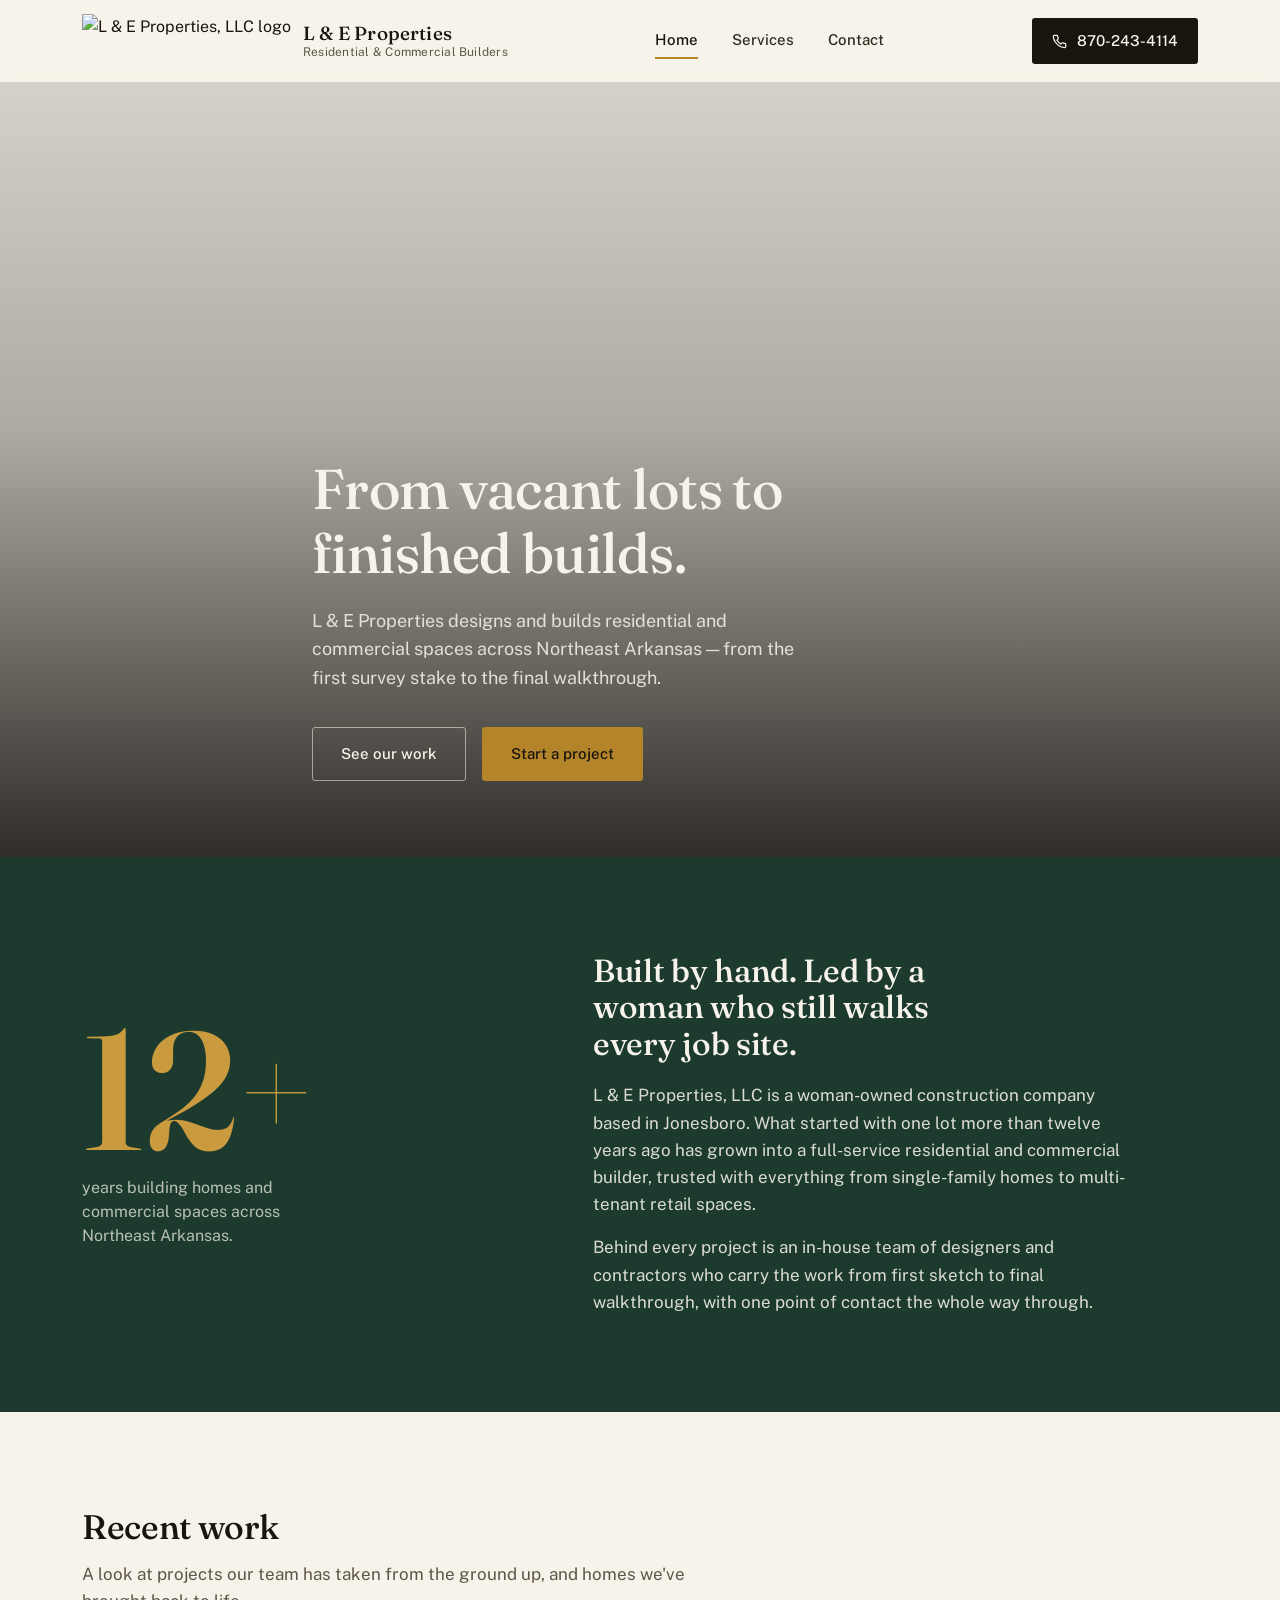
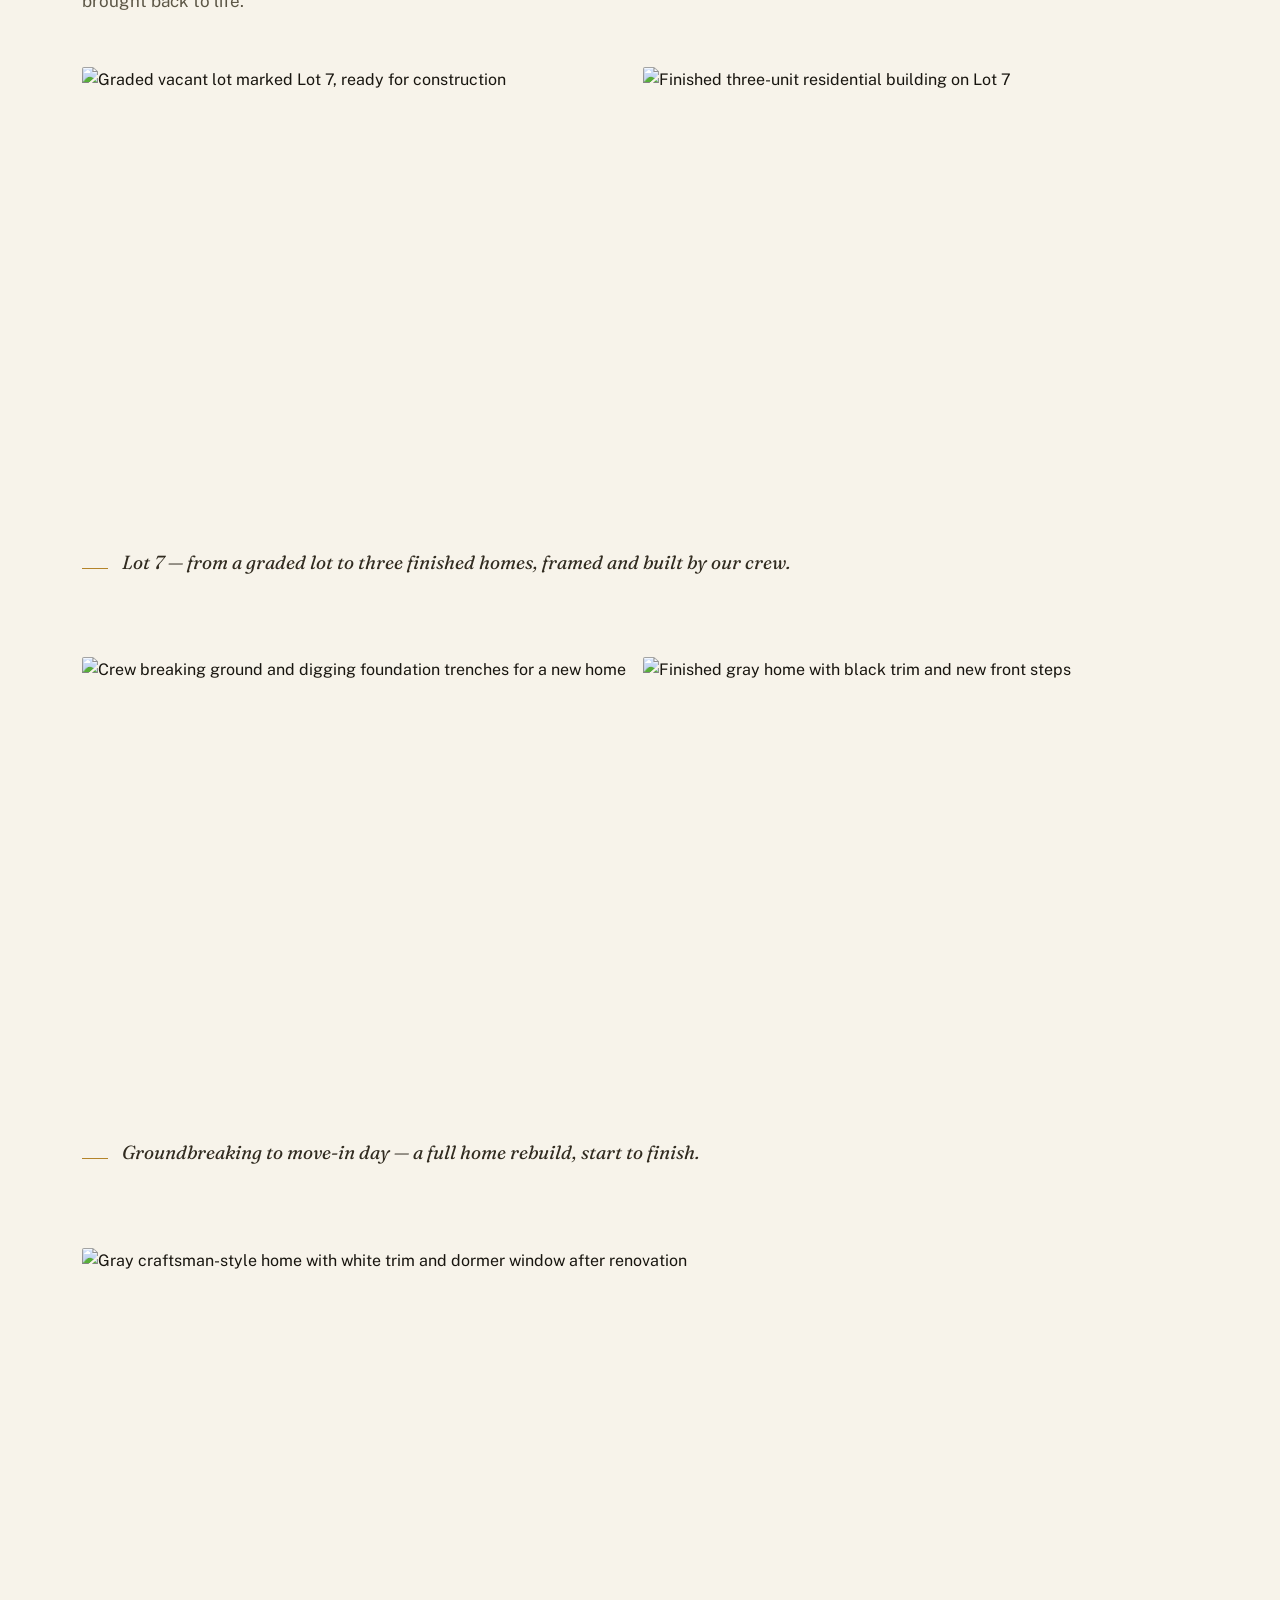
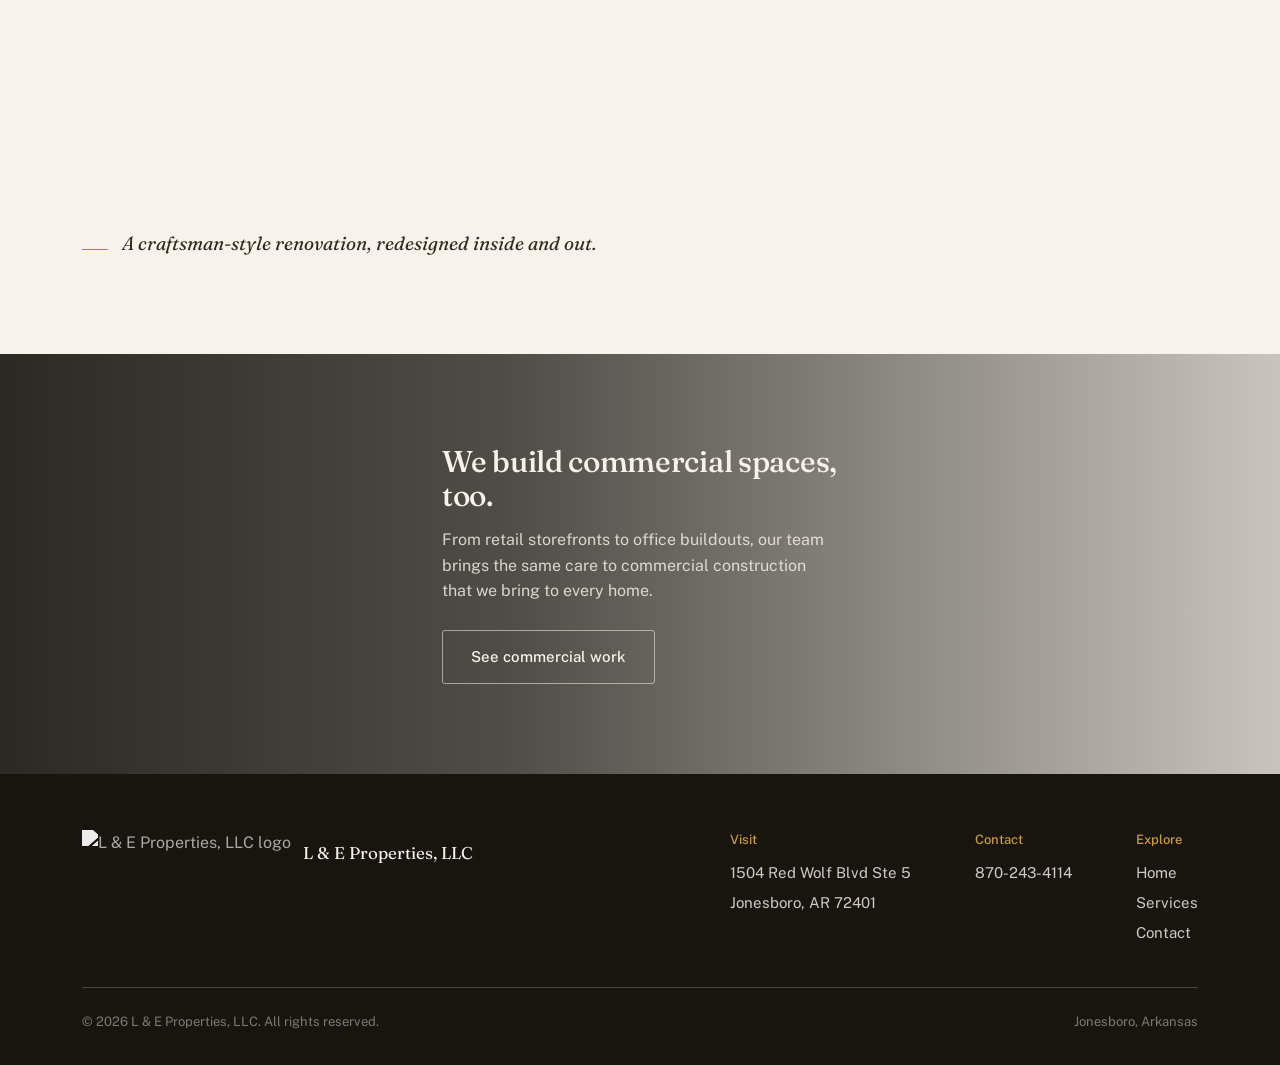
==== index.html @ 78b3e3ac "Add files via upload" ====
<!DOCTYPE html>
<html lang="en">
<head>
<meta charset="UTF-8">
<meta name="viewport" content="width=device-width, initial-scale=1.0">
<title>L &amp; E Properties, LLC | Residential &amp; Commercial Builders in Jonesboro, AR</title>
<meta name="description" content="L & E Properties, LLC designs and builds residential and commercial spaces across Northeast Arkansas, led by a woman-owned team with 12+ years in construction.">
<link rel="icon" href="images/logo.png">
<link rel="stylesheet" href="styles.css">
</head>
<body>

<header class="site-header">
  <div class="wrap">
    <a href="index.html" class="brand">
      <img src="images/logo.png" alt="L & E Properties, LLC logo">
      <div class="brand-name">L &amp; E Properties<span>Residential &amp; Commercial Builders</span></div>
    </a>
    <nav class="main-nav">
      <a href="index.html" class="nav-link active">Home</a>
      <a href="services.html" class="nav-link">Services</a>
      <a href="contact.html" class="nav-link">Contact</a>
    </nav>
    <a href="tel:8702434114" class="header-cta">
      <svg viewBox="0 0 24 24" fill="none" stroke="currentColor" stroke-width="2"><path d="M22 16.92v3a2 2 0 0 1-2.18 2 19.79 19.79 0 0 1-8.63-3.07 19.5 19.5 0 0 1-6-6 19.79 19.79 0 0 1-3.07-8.67A2 2 0 0 1 4.11 2h3a2 2 0 0 1 2 1.72c.127.96.362 1.903.7 2.81a2 2 0 0 1-.45 2.11L8.09 9.91a16 16 0 0 0 6 6l1.27-1.27a2 2 0 0 1 2.11-.45c.907.338 1.85.573 2.81.7A2 2 0 0 1 22 16.92z"/></svg>
      870-243-4114
    </a>
  </div>
</header>

<section class="hero" style="background-image:url('images/triplex-built.jpg');">
  <div class="wrap hero-inner">
    <h1>From vacant lots to finished builds.</h1>
    <p class="lead">L &amp; E Properties designs and builds residential and commercial spaces across Northeast Arkansas &mdash; from the first survey stake to the final walkthrough.</p>
    <div class="hero-actions">
      <a href="#work" class="btn btn-line">See our work</a>
      <a href="contact.html" class="btn btn-gold">Start a project</a>
    </div>
  </div>
</section>

<section class="bio-band">
  <div class="wrap bio-grid">
    <div>
      <div class="bio-figure">12+</div>
      <p class="bio-figure-label">years building homes and commercial spaces across Northeast Arkansas.</p>
    </div>
    <div class="bio-copy">
      <h2>Built by hand. Led by a woman who still walks every job site.</h2>
      <p>L &amp; E Properties, LLC is a woman-owned construction company based in Jonesboro. What started with one lot more than twelve years ago has grown into a full-service residential and commercial builder, trusted with everything from single-family homes to multi-tenant retail spaces.</p>
      <p>Behind every project is an in-house team of designers and contractors who carry the work from first sketch to final walkthrough, with one point of contact the whole way through.</p>
    </div>
  </div>
</section>

<section class="section" id="work">
  <div class="wrap">
    <div class="section-head">
      <h2>Recent work</h2>
      <p>A look at projects our team has taken from the ground up, and homes we've brought back to life.</p>
    </div>

    <div class="work-block">
      <div class="pair">
        <img src="images/land-vacant.jpg" alt="Graded vacant lot marked Lot 7, ready for construction">
        <img src="images/triplex-built.jpg" alt="Finished three-unit residential building on Lot 7">
      </div>
      <div class="caption">
        <span class="mark"></span>
        <p>Lot 7 &mdash; from a graded lot to three finished homes, framed and built by our crew.</p>
      </div>
    </div>

    <div class="work-block">
      <div class="pair">
        <img src="images/groundbreaking.jpg" alt="Crew breaking ground and digging foundation trenches for a new home">
        <img src="images/house-remodel-b.jpg" alt="Finished gray home with black trim and new front steps">
      </div>
      <div class="caption">
        <span class="mark"></span>
        <p>Groundbreaking to move-in day &mdash; a full home rebuild, start to finish.</p>
      </div>
    </div>

    <div class="work-block">
      <div class="single">
        <img src="images/house-redesign.jpg" alt="Gray craftsman-style home with white trim and dormer window after renovation">
      </div>
      <div class="caption">
        <span class="mark"></span>
        <p>A craftsman-style renovation, redesigned inside and out.</p>
      </div>
    </div>
  </div>
</section>

<section class="teaser" style="background-image:url('images/commercial-strip.jpg');">
  <div class="wrap">
    <div class="teaser-inner">
      <h2>We build commercial spaces, too.</h2>
      <p>From retail storefronts to office buildouts, our team brings the same care to commercial construction that we bring to every home.</p>
      <a href="services.html#commercial" class="btn btn-line">See commercial work</a>
    </div>
  </div>
</section>

<footer>
  <div class="wrap">
    <div class="footer-top">
      <div class="footer-brand">
        <img src="images/logo.png" alt="L & E Properties, LLC logo">
        <div class="footer-brand-name">L &amp; E Properties, LLC</div>
      </div>
      <div class="footer-cols">
        <div class="footer-col">
          <div class="label">Visit</div>
          <p>1504 Red Wolf Blvd Ste 5</p>
          <p>Jonesboro, AR 72401</p>
        </div>
        <div class="footer-col">
          <div class="label">Contact</div>
          <a href="tel:8702434114">870-243-4114</a>
        </div>
        <div class="footer-col">
          <div class="label">Explore</div>
          <a href="index.html">Home</a>
          <a href="services.html">Services</a>
          <a href="contact.html">Contact</a>
        </div>
      </div>
    </div>
    <div class="footer-bottom">
      <span>&copy; 2026 L &amp; E Properties, LLC. All rights reserved.</span>
      <span>Jonesboro, Arkansas</span>
    </div>
  </div>
</footer>

</body>
</html>
---- styles.css ----
@import url('https://fonts.googleapis.com/css2?family=Fraunces:opsz,wght@9..144,400;9..144,500;9..144,600;9..144,700&family=Public+Sans:wght@400;500;600&display=swap');

:root{
  --ink:#18150F;
  --ink-soft:#312B20;
  --paper:#F7F3EA;
  --paper-warm:#F1EAD9;
  --gold:#B4842A;
  --gold-bright:#C99A3E;
  --gold-deep:#8A6420;
  --green:#1C3B2E;
  --green-deep:#122A20;
  --text-muted:#5C5646;
  --line:rgba(24,21,15,0.14);
  --line-on-dark:rgba(247,243,234,0.22);
  --radius-img:2px;
}

*{box-sizing:border-box;margin:0;padding:0;}

html{scroll-behavior:smooth;}

body{
  background:var(--paper);
  color:var(--ink);
  font-family:'Public Sans', -apple-system, BlinkMacSystemFont, sans-serif;
  font-weight:400;
  line-height:1.6;
  -webkit-font-smoothing:antialiased;
}

img{display:block;max-width:100%;}

a{color:inherit;text-decoration:none;}

.wrap{
  max-width:1180px;
  margin:0 auto;
  padding:0 32px;
}

h1,h2,h3,h4{
  font-family:'Fraunces', Georgia, serif;
  font-weight:500;
  line-height:1.14;
  letter-spacing:-0.01em;
  color:var(--ink);
}

p{
  max-width:62ch;
}

.eyebrow-none{ /* intentionally unused marker, no eyebrow labels used on this site */ }

/* ---------- header ---------- */

.site-header{
  position:sticky;
  top:0;
  z-index:50;
  background:rgba(247,243,234,0.92);
  backdrop-filter:blur(6px);
  border-bottom:1px solid var(--line);
}

.site-header .wrap{
  display:flex;
  align-items:center;
  justify-content:space-between;
  padding-top:14px;
  padding-bottom:14px;
  gap:24px;
}

.brand{
  display:flex;
  align-items:center;
  gap:12px;
}

.brand img{
  height:54px;
  width:auto;
}

.brand-name{
  font-family:'Fraunces', serif;
  font-size:19px;
  font-weight:500;
  letter-spacing:0.01em;
  line-height:1.2;
}

.brand-name span{
  display:block;
  font-family:'Public Sans', sans-serif;
  font-size:12px;
  font-weight:400;
  color:var(--text-muted);
  letter-spacing:0.02em;
}

nav.main-nav{
  display:flex;
  align-items:center;
}

nav.main-nav a.nav-link{
  font-size:15px;
  font-weight:500;
  color:var(--ink-soft);
  position:relative;
  padding-bottom:3px;
  margin-left:34px;
}

nav.main-nav a.nav-link:first-child{
  margin-left:0;
}

nav.main-nav a.nav-link.active{
  color:var(--ink);
}

nav.main-nav a.nav-link.active::after{
  content:"";
  position:absolute;
  left:0;
  right:0;
  bottom:-4px;
  height:2px;
  background:var(--gold);
}

.header-cta{
  display:flex;
  align-items:center;
  gap:10px;
  font-weight:500;
  font-size:15px;
  background:var(--ink);
  color:var(--paper);
  padding:11px 20px;
  border-radius:3px;
  white-space:nowrap;
}

.header-cta:hover{background:var(--green-deep);}

.header-cta svg{width:15px;height:15px;flex:none;}

/* ---------- buttons ---------- */

.btn{
  display:inline-flex;
  align-items:center;
  gap:10px;
  font-family:'Public Sans', sans-serif;
  font-size:15px;
  font-weight:500;
  padding:14px 28px;
  border-radius:3px;
  border:1px solid transparent;
  transition:background .15s ease, color .15s ease, border-color .15s ease;
}

.btn-gold{
  background:var(--gold);
  color:var(--ink);
}
.btn-gold:hover{background:var(--gold-bright);}

.btn-line{
  border-color:rgba(247,243,234,0.55);
  color:var(--paper);
}
.btn-line:hover{border-color:var(--paper);background:rgba(247,243,234,0.08);}

.btn-line-dark{
  border-color:var(--ink);
  color:var(--ink);
}
.btn-line-dark:hover{background:var(--ink);color:var(--paper);}

/* ---------- hero (home) ---------- */

.hero{
  position:relative;
  min-height:86vh;
  display:flex;
  align-items:flex-end;
  background-size:cover;
  background-position:center;
  color:var(--paper);
}

.hero::before{
  content:"";
  position:absolute;
  inset:0;
  background:linear-gradient(180deg, rgba(18,16,11,0.15) 0%, rgba(18,16,11,0.32) 45%, rgba(15,13,9,0.86) 100%);
}

.hero-inner{
  position:relative;
  z-index:1;
  padding-bottom:76px;
  padding-top:120px;
  max-width:720px;
}

.hero h1{
  font-size:56px;
  color:var(--paper);
  margin-bottom:22px;
}

.hero p.lead{
  font-size:18px;
  color:rgba(247,243,234,0.86);
  max-width:46ch;
  margin-bottom:34px;
}

.hero-actions{
  display:flex;
  gap:16px;
  flex-wrap:wrap;
}

/* ---------- page hero (services/contact) ---------- */

.page-hero{
  background:var(--ink);
  color:var(--paper);
  padding:96px 0 68px;
}

.page-hero .kicker{
  color:var(--gold-bright);
  font-family:'Fraunces', serif;
  font-style:italic;
  font-size:18px;
  margin-bottom:14px;
}

.page-hero h1{
  color:var(--paper);
  font-size:44px;
  max-width:16ch;
  margin-bottom:16px;
}

.page-hero p{
  color:rgba(247,243,234,0.78);
  font-size:17px;
  max-width:52ch;
}

/* ---------- divider motif (echoes the logo's rule + diamond) ---------- */

.motif-divider{
  display:flex;
  align-items:center;
  gap:14px;
  width:220px;
  margin:0 auto;
}
.motif-divider .line{
  flex:1;
  height:1px;
  background:var(--gold);
}
.motif-divider .diamond{
  width:7px;
  height:7px;
  background:var(--gold);
  transform:rotate(45deg);
  flex:none;
}

/* ---------- bio / signature band ---------- */

.bio-band{
  background:var(--green);
  color:var(--paper);
  padding:96px 0;
}

.bio-grid{
  display:grid;
  grid-template-columns:0.85fr 1.15fr;
  gap:64px;
  align-items:center;
}

.bio-figure{
  font-family:'Fraunces', serif;
  font-size:168px;
  font-weight:600;
  line-height:0.82;
  color:var(--gold-bright);
}

.bio-figure-label{
  font-size:16px;
  color:rgba(247,243,234,0.72);
  margin-top:18px;
  max-width:22ch;
  line-height:1.5;
}

.bio-copy h2{
  color:var(--paper);
  font-size:32px;
  margin-bottom:20px;
  max-width:16ch;
}

.bio-copy p{
  color:rgba(247,243,234,0.88);
  font-size:17px;
  max-width:54ch;
  margin-bottom:16px;
}

.bio-copy p:last-child{margin-bottom:0;}

/* ---------- section headings ---------- */

.section{
  padding:96px 0;
}

.section-head{
  max-width:640px;
  margin-bottom:52px;
}

.section-head h2{
  font-size:34px;
  margin-bottom:14px;
}

.section-head p{
  color:var(--text-muted);
  font-size:17px;
}

/* ---------- work gallery: paired images ---------- */

.work-block{
  margin-bottom:80px;
}
.work-block:last-child{margin-bottom:0;}

.pair{
  display:grid;
  grid-template-columns:1fr 1fr;
  gap:6px;
}

.pair img, .single img{
  width:100%;
  height:460px;
  object-fit:cover;
  border-radius:var(--radius-img);
}

.single img{height:560px;}

.caption{
  display:flex;
  align-items:baseline;
  gap:14px;
  margin-top:20px;
}

.caption .mark{
  flex:none;
  width:26px;
  height:1px;
  background:var(--gold);
  margin-top:11px;
}

.caption p{
  font-family:'Fraunces', serif;
  font-style:italic;
  font-size:19px;
  color:var(--ink-soft);
  max-width:56ch;
}

/* ---------- commercial teaser (home) ---------- */

.teaser{
  position:relative;
  min-height:420px;
  background-size:cover;
  background-position:center;
  display:flex;
  align-items:center;
}
.teaser::before{
  content:"";
  position:absolute;
  inset:0;
  background:linear-gradient(90deg, rgba(15,13,9,0.88) 0%, rgba(15,13,9,0.72) 40%, rgba(15,13,9,0.2) 100%);
}
.teaser-inner{
  position:relative;
  z-index:1;
  max-width:460px;
  padding:0 32px;
}
.teaser-inner h2{
  color:var(--paper);
  font-size:30px;
  margin-bottom:14px;
}
.teaser-inner p{
  color:rgba(247,243,234,0.82);
  font-size:16px;
  margin-bottom:26px;
}

/* ---------- services page sections ---------- */

.service-block{
  padding:88px 0;
  border-top:1px solid var(--line);
}
.service-block:first-of-type{border-top:none;}

.service-head{
  display:grid;
  grid-template-columns:0.9fr 1.5fr;
  gap:56px;
  margin-bottom:56px;
}

.service-head .tag{
  font-family:'Fraunces', serif;
  font-style:italic;
  color:var(--gold-deep);
  font-size:19px;
}

.service-head h2{
  font-size:36px;
  margin-bottom:18px;
}

.service-head p{
  color:var(--text-muted);
  font-size:17px;
}

.full-img{
  width:100%;
  height:520px;
  object-fit:cover;
  border-radius:var(--radius-img);
  margin-bottom:20px;
}

/* ---------- CTA band ---------- */

.cta-band{
  background:var(--ink);
  color:var(--paper);
  padding:80px 0;
  text-align:center;
}
.cta-band h2{
  color:var(--paper);
  font-size:32px;
  margin-bottom:14px;
}
.cta-band p{
  color:rgba(247,243,234,0.78);
  font-size:17px;
  margin:0 auto 30px;
}
.cta-band .btn{margin:0 auto;width:max-content;}

/* ---------- contact page ---------- */

.contact-grid{
  display:grid;
  grid-template-columns:repeat(3, 1fr);
  gap:1px;
  background:var(--line);
  border:1px solid var(--line);
  margin-bottom:64px;
}

.contact-card{
  background:var(--paper);
  padding:40px 32px;
}

.contact-card .label{
  font-family:'Fraunces', serif;
  font-style:italic;
  color:var(--gold-deep);
  font-size:16px;
  margin-bottom:14px;
}

.contact-card .value{
  font-size:19px;
  font-weight:500;
  line-height:1.45;
}

.contact-card .value a:hover{color:var(--gold-deep);}

.map-wrap{
  border-radius:var(--radius-img);
  overflow:hidden;
  border:1px solid var(--line);
}
.map-wrap iframe{
  width:100%;
  height:420px;
  border:0;
  display:block;
}

/* ---------- footer ---------- */

footer{
  background:var(--ink);
  color:rgba(247,243,234,0.68);
  padding:56px 0 32px;
}

.footer-top{
  display:flex;
  justify-content:space-between;
  align-items:flex-start;
  gap:40px;
  padding-bottom:36px;
  border-bottom:1px solid var(--line-on-dark);
  margin-bottom:24px;
  flex-wrap:wrap;
}

.footer-brand{
  display:flex;
  align-items:center;
  gap:12px;
}
.footer-brand img{height:44px;filter:brightness(0) invert(1);opacity:0.92;}
.footer-brand-name{
  font-family:'Fraunces', serif;
  font-size:17px;
  color:var(--paper);
}

.footer-cols{
  display:flex;
  gap:64px;
  flex-wrap:wrap;
}

.footer-col .label{
  font-size:13px;
  color:var(--gold-bright);
  margin-bottom:10px;
  font-family:'Public Sans', sans-serif;
  font-weight:500;
}
.footer-col a, .footer-col p{
  display:block;
  font-size:15px;
  color:rgba(247,243,234,0.82);
  margin-bottom:6px;
}
.footer-col a:hover{color:var(--gold-bright);}

.footer-bottom{
  display:flex;
  justify-content:space-between;
  align-items:center;
  font-size:13px;
  color:rgba(247,243,234,0.45);
  flex-wrap:wrap;
  gap:12px;
}

/* ---------- responsive ---------- */

@media (max-width:900px){
  .bio-grid{grid-template-columns:1fr;gap:36px;}
  .bio-figure{font-size:120px;}
  .service-head{grid-template-columns:1fr;gap:20px;}
  .contact-grid{grid-template-columns:1fr;}
  .pair{grid-template-columns:1fr;}
  .pair img{height:300px;}
  .single img{height:340px;}
  .hero h1{font-size:38px;}
  .page-hero h1{font-size:32px;}
  nav.main-nav{display:none;}
  .footer-top{flex-direction:column;}
}

@media (max-width:600px){
  .wrap{padding:0 20px;}
  .full-img{height:300px;}
}
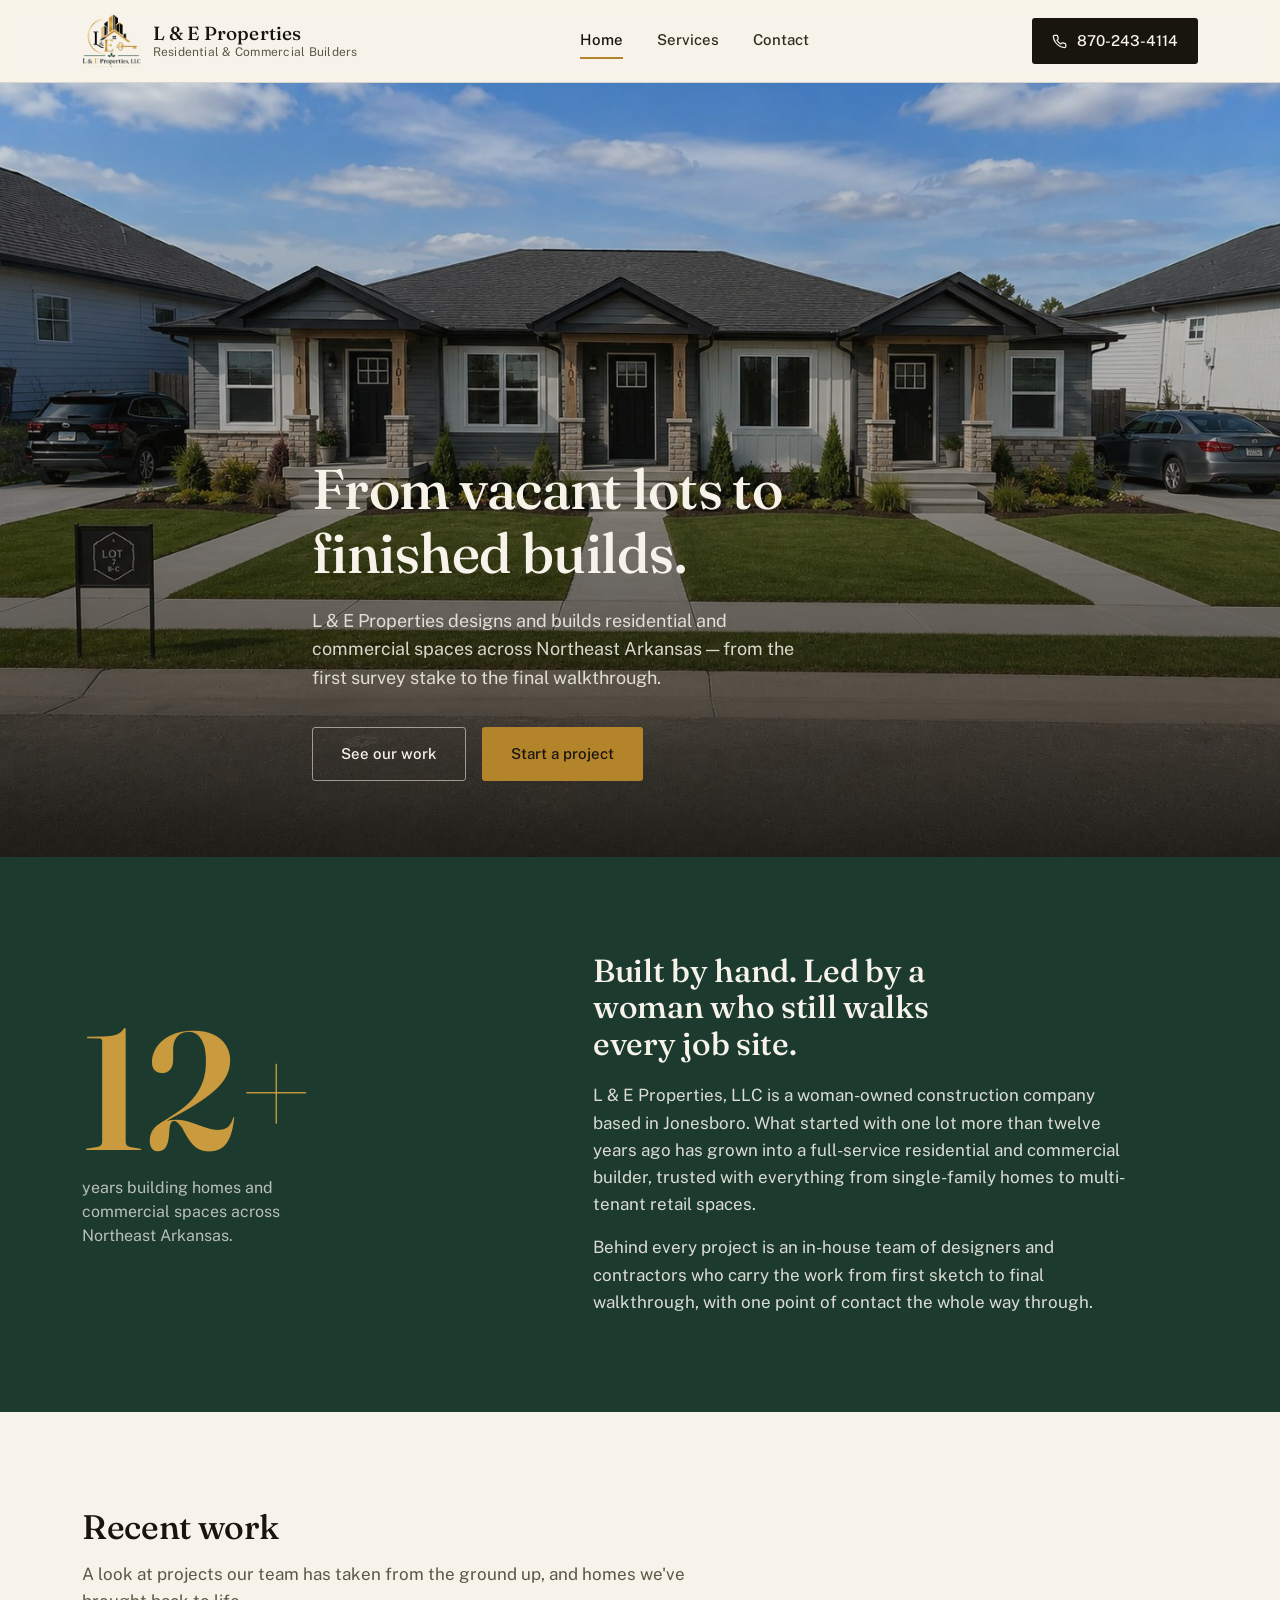
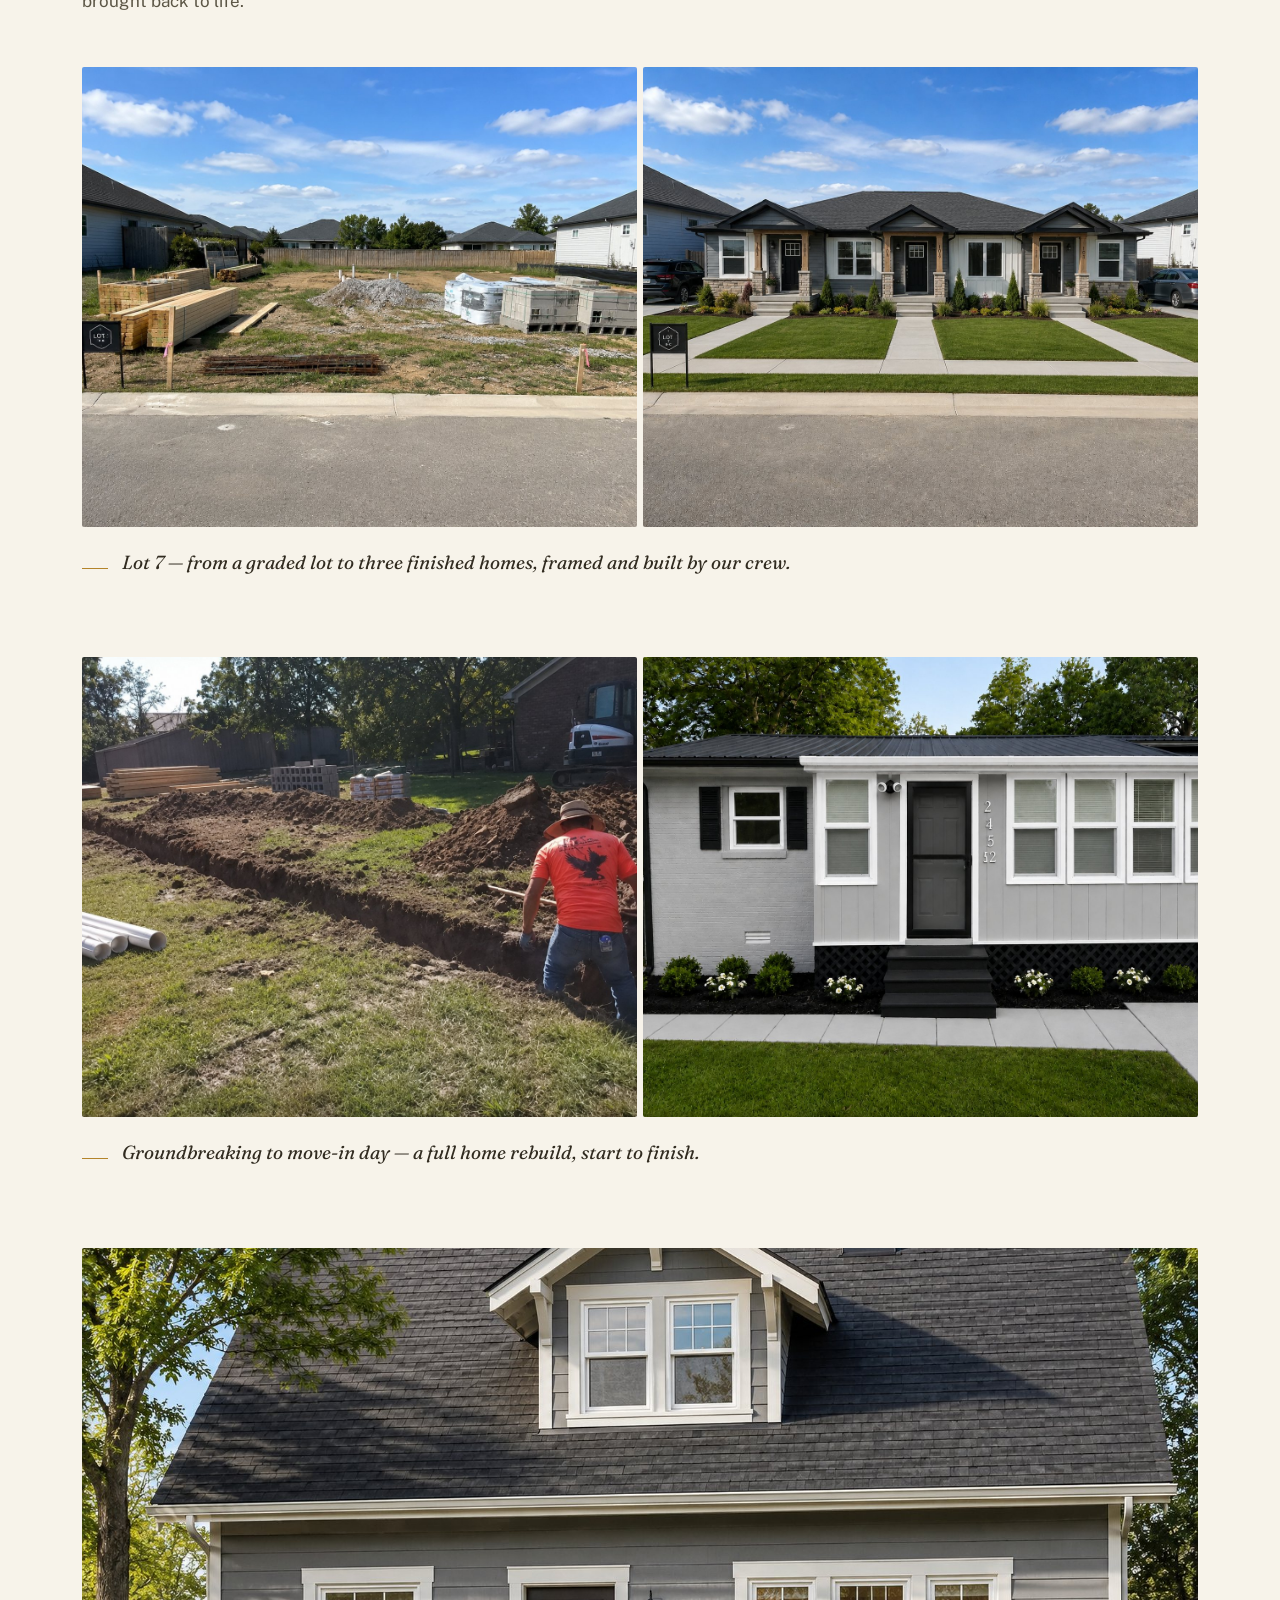
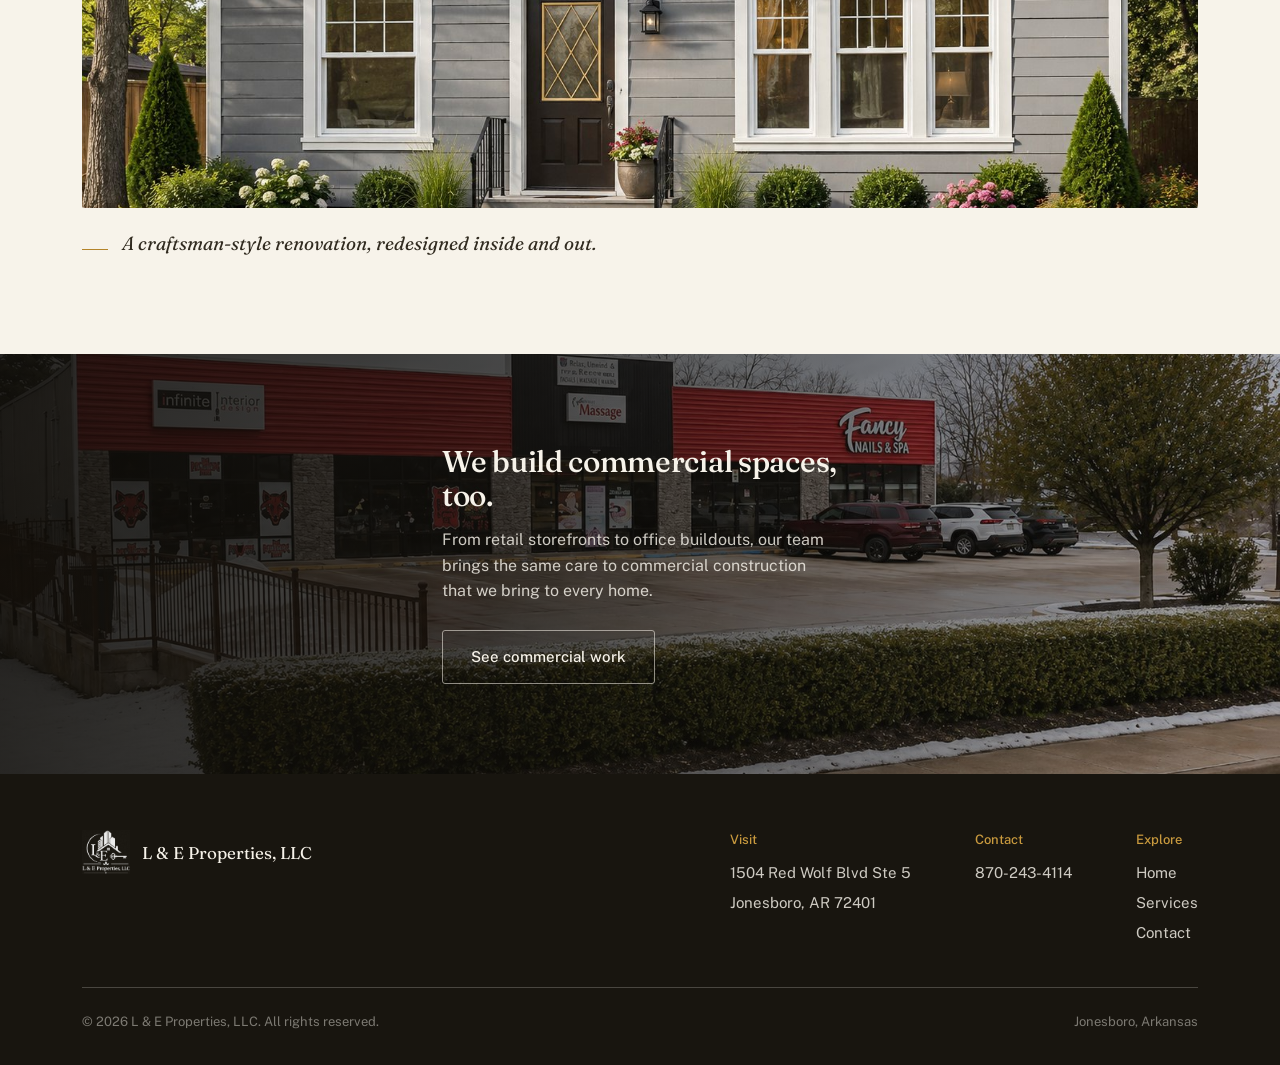
==== commit 5b2a01ca: "Update index.html" ====
--- a/index.html
+++ b/index.html
@@ -5,7 +5,7 @@
 <meta name="viewport" content="width=device-width, initial-scale=1.0">
 <title>L &amp; E Properties, LLC | Residential &amp; Commercial Builders in Jonesboro, AR</title>
 <meta name="description" content="L & E Properties, LLC designs and builds residential and commercial spaces across Northeast Arkansas, led by a woman-owned team with 12+ years in construction.">
-<link rel="icon" href="images/logo.png">
+<link rel="icon" href="logo.png">
 <link rel="stylesheet" href="styles.css">
 </head>
 <body>
@@ -13,7 +13,7 @@
 <header class="site-header">
   <div class="wrap">
     <a href="index.html" class="brand">
-      <img src="images/logo.png" alt="L & E Properties, LLC logo">
+      <img src="logo.png" alt="L & E Properties, LLC logo">
       <div class="brand-name">L &amp; E Properties<span>Residential &amp; Commercial Builders</span></div>
     </a>
     <nav class="main-nav">
@@ -28,7 +28,7 @@
   </div>
 </header>
 
-<section class="hero" style="background-image:url('images/triplex-built.jpg');">
+<section class="hero" style="background-image:url('triplex-built.jpg');">
   <div class="wrap hero-inner">
     <h1>From vacant lots to finished builds.</h1>
     <p class="lead">L &amp; E Properties designs and builds residential and commercial spaces across Northeast Arkansas &mdash; from the first survey stake to the final walkthrough.</p>
@@ -62,8 +62,8 @@
 
     <div class="work-block">
       <div class="pair">
-        <img src="images/land-vacant.jpg" alt="Graded vacant lot marked Lot 7, ready for construction">
-        <img src="images/triplex-built.jpg" alt="Finished three-unit residential building on Lot 7">
+        <img src="land-vacant.jpg" alt="Graded vacant lot marked Lot 7, ready for construction">
+        <img src="triplex-built.jpg" alt="Finished three-unit residential building on Lot 7">
       </div>
       <div class="caption">
         <span class="mark"></span>
@@ -73,8 +73,8 @@
 
     <div class="work-block">
       <div class="pair">
-        <img src="images/groundbreaking.jpg" alt="Crew breaking ground and digging foundation trenches for a new home">
-        <img src="images/house-remodel-b.jpg" alt="Finished gray home with black trim and new front steps">
+        <img src="groundbreaking.jpg" alt="Crew breaking ground and digging foundation trenches for a new home">
+        <img src="house-remodel-b.jpg" alt="Finished gray home with black trim and new front steps">
       </div>
       <div class="caption">
         <span class="mark"></span>
@@ -84,7 +84,7 @@
 
     <div class="work-block">
       <div class="single">
-        <img src="images/house-redesign.jpg" alt="Gray craftsman-style home with white trim and dormer window after renovation">
+        <img src="house-redesign.jpg" alt="Gray craftsman-style home with white trim and dormer window after renovation">
       </div>
       <div class="caption">
         <span class="mark"></span>
@@ -94,7 +94,7 @@
   </div>
 </section>
 
-<section class="teaser" style="background-image:url('images/commercial-strip.jpg');">
+<section class="teaser" style="background-image:url('commercial-strip.jpg');">
   <div class="wrap">
     <div class="teaser-inner">
       <h2>We build commercial spaces, too.</h2>
@@ -108,7 +108,7 @@
   <div class="wrap">
     <div class="footer-top">
       <div class="footer-brand">
-        <img src="images/logo.png" alt="L & E Properties, LLC logo">
+        <img src="logo.png" alt="L & E Properties, LLC logo">
         <div class="footer-brand-name">L &amp; E Properties, LLC</div>
       </div>
       <div class="footer-cols">
